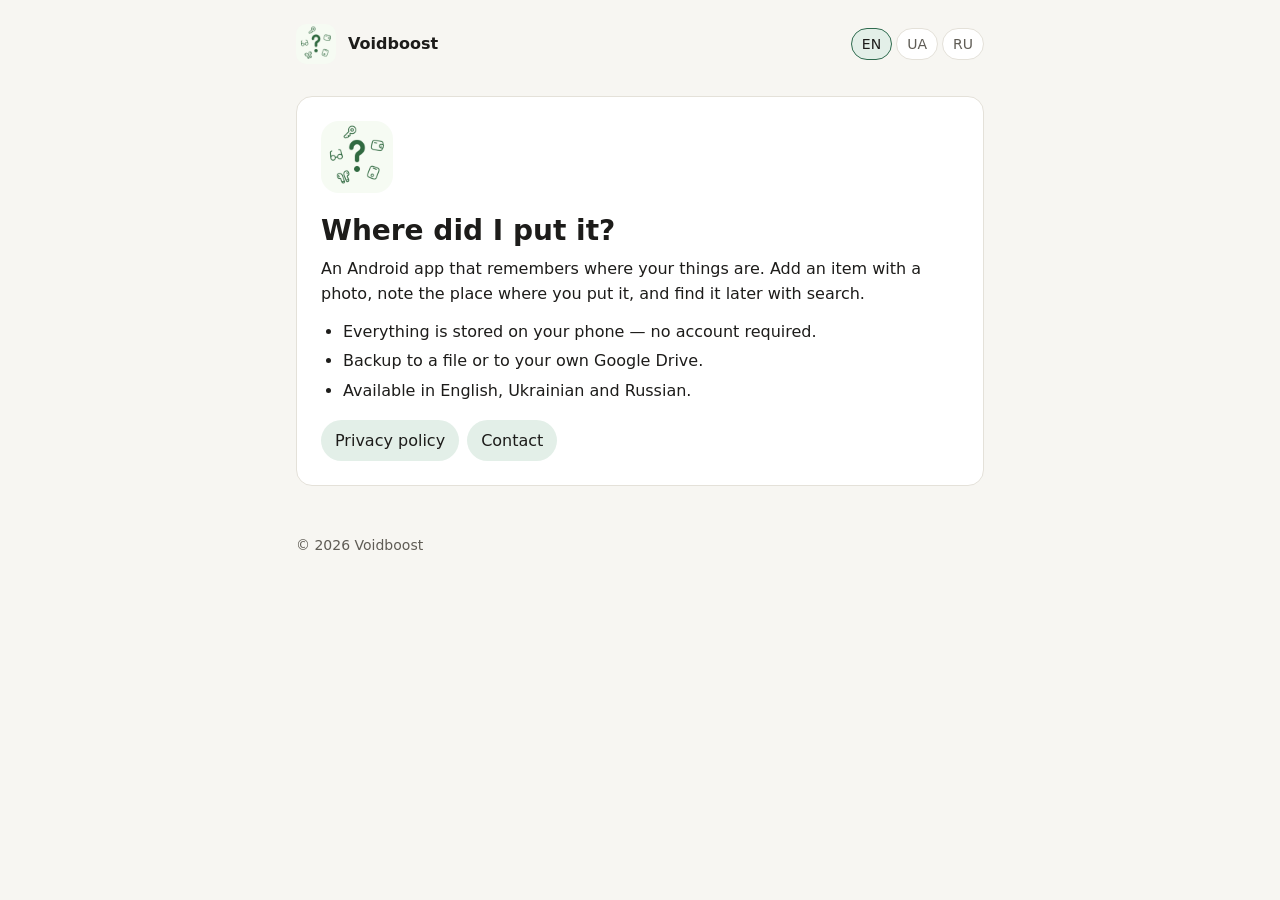
==== findit/index.html @ 682df7e4 "init" ====
<!doctype html>
<html lang="en">
<head>
  <meta charset="utf-8">
  <meta name="viewport" content="width=device-width, initial-scale=1">
  <title>Where did I put it?</title>
  <meta name="description" content="Android app that remembers where your things are.">
  <link rel="icon" href="icon.png">
  <link rel="stylesheet" href="style.css">
  <script src="lang.js"></script>
</head>
<body>
<div class="page">
  <header class="top">
    <a class="brand" href="./"><img src="icon.png" alt=""><span>Voidboost</span></a>
    <nav class="langs" aria-label="Language">
      <button type="button" value="en">EN</button>
      <button type="button" value="uk">UA</button>
      <button type="button" value="ru">RU</button>
    </nav>
  </header>

  <main>
    <section data-lang="en" lang="en">
      <div class="hero">
        <img src="icon.png" alt="App icon">
        <h1>Where did I put it?</h1>
        <p>An Android app that remembers where your things are. Add an item with a photo, note the place where you put it, and find it later with search.</p>
        <ul>
          <li>Everything is stored on your phone — no account required.</li>
          <li>Backup to a file or to your own Google Drive.</li>
          <li>Available in English, Ukrainian and Russian.</li>
        </ul>
        <div class="links">
          <a href="privacy/#en">Privacy policy</a>
          <a href="mailto:CONTACT_EMAIL">Contact</a>
        </div>
      </div>
    </section>

    <section data-lang="uk" lang="uk">
      <div class="hero">
        <img src="icon.png" alt="Іконка застосунку">
        <h1>Куди я це поклав?</h1>
        <p>Застосунок для Android, який пам'ятає, де лежать ваші речі. Додайте річ із фото, вкажіть, куди ви її поклали, і знайдіть потім через пошук.</p>
        <ul>
          <li>Усе зберігається на телефоні — обліковий запис не потрібен.</li>
          <li>Резервна копія у файл або на ваш Google Диск.</li>
          <li>Українська, англійська та російська мови.</li>
        </ul>
        <div class="links">
          <a href="privacy/#uk">Політика конфіденційності</a>
          <a href="mailto:CONTACT_EMAIL">Зв'язатися</a>
        </div>
      </div>
    </section>

    <section data-lang="ru" lang="ru">
      <div class="hero">
        <img src="icon.png" alt="Иконка приложения">
        <h1>Куда я это положил?</h1>
        <p>Приложение для Android, которое помнит, где лежат ваши вещи. Добавьте вещь с фото, укажите, куда вы её положили, и найдите потом через поиск.</p>
        <ul>
          <li>Всё хранится на телефоне — аккаунт не нужен.</li>
          <li>Резервная копия в файл или на ваш Google Диск.</li>
          <li>Русский, украинский и английский языки.</li>
        </ul>
        <div class="links">
          <a href="privacy/#ru">Политика конфиденциальности</a>
          <a href="mailto:CONTACT_EMAIL">Связаться</a>
        </div>
      </div>
    </section>
  </main>

  <footer>© 2026 Voidboost</footer>
</div>
</body>
</html>
---- findit/style.css ----
:root {
  --bg: #f7f6f2;
  --surface: #ffffff;
  --text: #1d1c1a;
  --muted: #5f5c55;
  --line: #e4e1d9;
  --accent: #2f6b4f;
  --accent-soft: #e3efe8;
}
@media (prefers-color-scheme: dark) {
  :root {
    --bg: #151614;
    --surface: #1e201d;
    --text: #ecebe6;
    --muted: #a6a39b;
    --line: #2f312d;
    --accent: #8fc9a8;
    --accent-soft: #233229;
  }
}

* { box-sizing: border-box; }

html { -webkit-text-size-adjust: 100%; }

body {
  margin: 0;
  background: var(--bg);
  color: var(--text);
  font: 16px/1.6 system-ui, -apple-system, "Segoe UI", Roboto, sans-serif;
}

.page {
  max-width: 720px;
  margin: 0 auto;
  padding: 24px 16px 64px;
}

header.top {
  display: flex;
  align-items: center;
  justify-content: space-between;
  gap: 12px;
  flex-wrap: wrap;
  margin-bottom: 32px;
}

.brand {
  display: flex;
  align-items: center;
  gap: 12px;
  color: inherit;
  text-decoration: none;
  font-weight: 600;
}
.brand img { width: 40px; height: 40px; border-radius: 10px; }

nav.langs { display: flex; gap: 4px; }
nav.langs button {
  font: inherit;
  font-size: 14px;
  padding: 4px 10px;
  border: 1px solid var(--line);
  border-radius: 999px;
  background: var(--surface);
  color: var(--muted);
  cursor: pointer;
}
nav.langs button[aria-pressed="true"] {
  background: var(--accent-soft);
  border-color: var(--accent);
  color: var(--text);
}
/* Without JS every language stays visible and the switcher is useless */
html:not(.js) nav.langs { display: none; }
html.js [data-lang]:not(.active) { display: none; }

[data-lang] + [data-lang] { margin-top: 48px; }

h1 { font-size: 28px; line-height: 1.25; margin: 0 0 8px; }
h2 { font-size: 19px; margin: 32px 0 8px; }
p, ul { margin: 0 0 12px; }
ul { padding-left: 22px; }
li { margin-bottom: 4px; }
a { color: var(--accent); }

.meta { color: var(--muted); font-size: 14px; margin-bottom: 24px; }

.hero {
  background: var(--surface);
  border: 1px solid var(--line);
  border-radius: 16px;
  padding: 24px;
  margin-bottom: 24px;
}
.hero img { width: 72px; height: 72px; border-radius: 18px; margin-bottom: 12px; }

.links { display: flex; flex-wrap: wrap; gap: 8px; margin-top: 16px; }
.links a {
  padding: 8px 14px;
  border-radius: 999px;
  background: var(--accent-soft);
  text-decoration: none;
  color: var(--text);
}

footer { margin-top: 48px; color: var(--muted); font-size: 14px; }

h1, h2, p, li { overflow-wrap: anywhere; }
code { overflow-wrap: anywhere; }
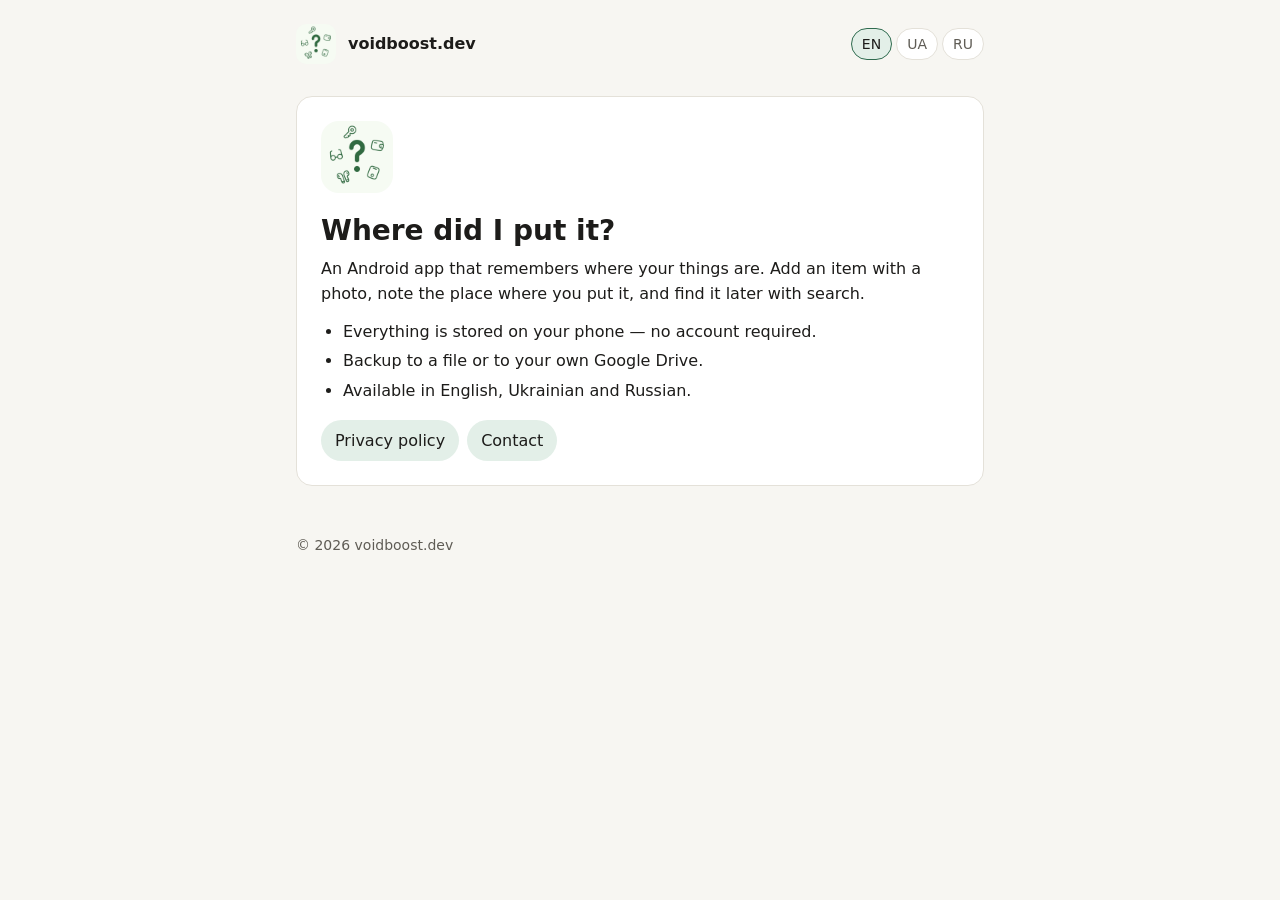
==== commit 2813212c: "Update branding from 'Voidboost' to 'voidboost.dev'" ====
--- a/findit/index.html
+++ b/findit/index.html
@@ -12,7 +12,7 @@
 <body>
 <div class="page">
   <header class="top">
-    <a class="brand" href="./"><img src="icon.png" alt=""><span>Voidboost</span></a>
+    <a class="brand" href="./"><img src="icon.png" alt=""><span>voidboost.dev</span></a>
     <nav class="langs" aria-label="Language">
       <button type="button" value="en">EN</button>
       <button type="button" value="uk">UA</button>
@@ -33,7 +33,7 @@
         </ul>
         <div class="links">
           <a href="privacy/#en">Privacy policy</a>
-          <a href="mailto:CONTACT_EMAIL">Contact</a>
+          <a href="mailto:voidboost.dev@gmail.com">Contact</a>
         </div>
       </div>
     </section>
@@ -50,7 +50,7 @@
         </ul>
         <div class="links">
           <a href="privacy/#uk">Політика конфіденційності</a>
-          <a href="mailto:CONTACT_EMAIL">Зв'язатися</a>
+          <a href="mailto:voidboost.dev@gmail.com">Зв'язатися</a>
         </div>
       </div>
     </section>
@@ -67,13 +67,13 @@
         </ul>
         <div class="links">
           <a href="privacy/#ru">Политика конфиденциальности</a>
-          <a href="mailto:CONTACT_EMAIL">Связаться</a>
+          <a href="mailto:voidboost.dev@gmail.com">Связаться</a>
         </div>
       </div>
     </section>
   </main>
 
-  <footer>© 2026 Voidboost</footer>
+  <footer>© 2026 voidboost.dev</footer>
 </div>
 </body>
 </html>
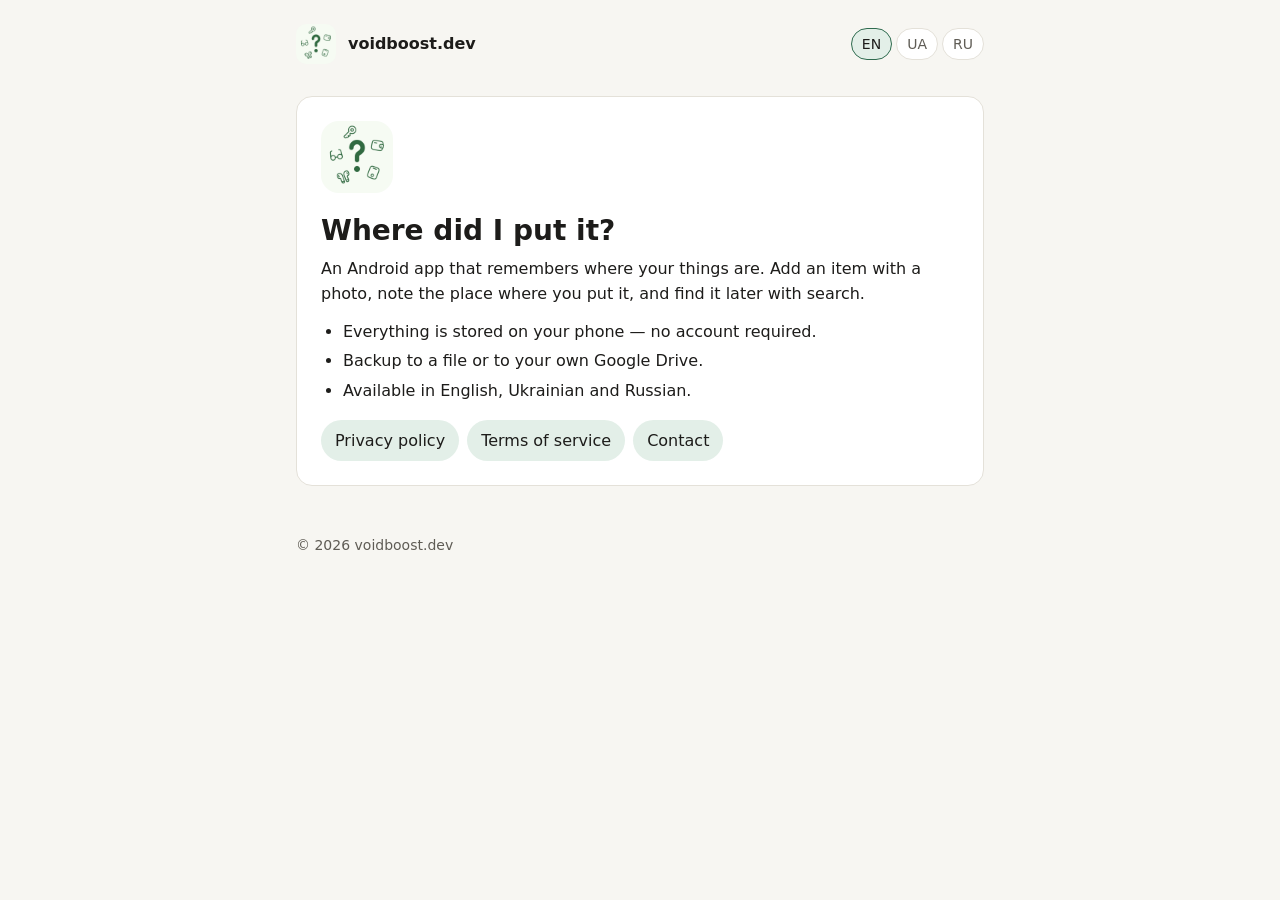
==== commit db6820be: "add terms" ====
--- a/findit/index.html
+++ b/findit/index.html
@@ -33,6 +33,7 @@
         </ul>
         <div class="links">
           <a href="privacy/#en">Privacy policy</a>
+          <a href="terms/#en">Terms of service</a>
           <a href="mailto:voidboost.dev@gmail.com">Contact</a>
         </div>
       </div>
@@ -50,6 +51,7 @@
         </ul>
         <div class="links">
           <a href="privacy/#uk">Політика конфіденційності</a>
+          <a href="terms/#uk">Умови використання</a>
           <a href="mailto:voidboost.dev@gmail.com">Зв'язатися</a>
         </div>
       </div>
@@ -67,6 +69,7 @@
         </ul>
         <div class="links">
           <a href="privacy/#ru">Политика конфиденциальности</a>
+          <a href="terms/#ru">Условия использования</a>
           <a href="mailto:voidboost.dev@gmail.com">Связаться</a>
         </div>
       </div>
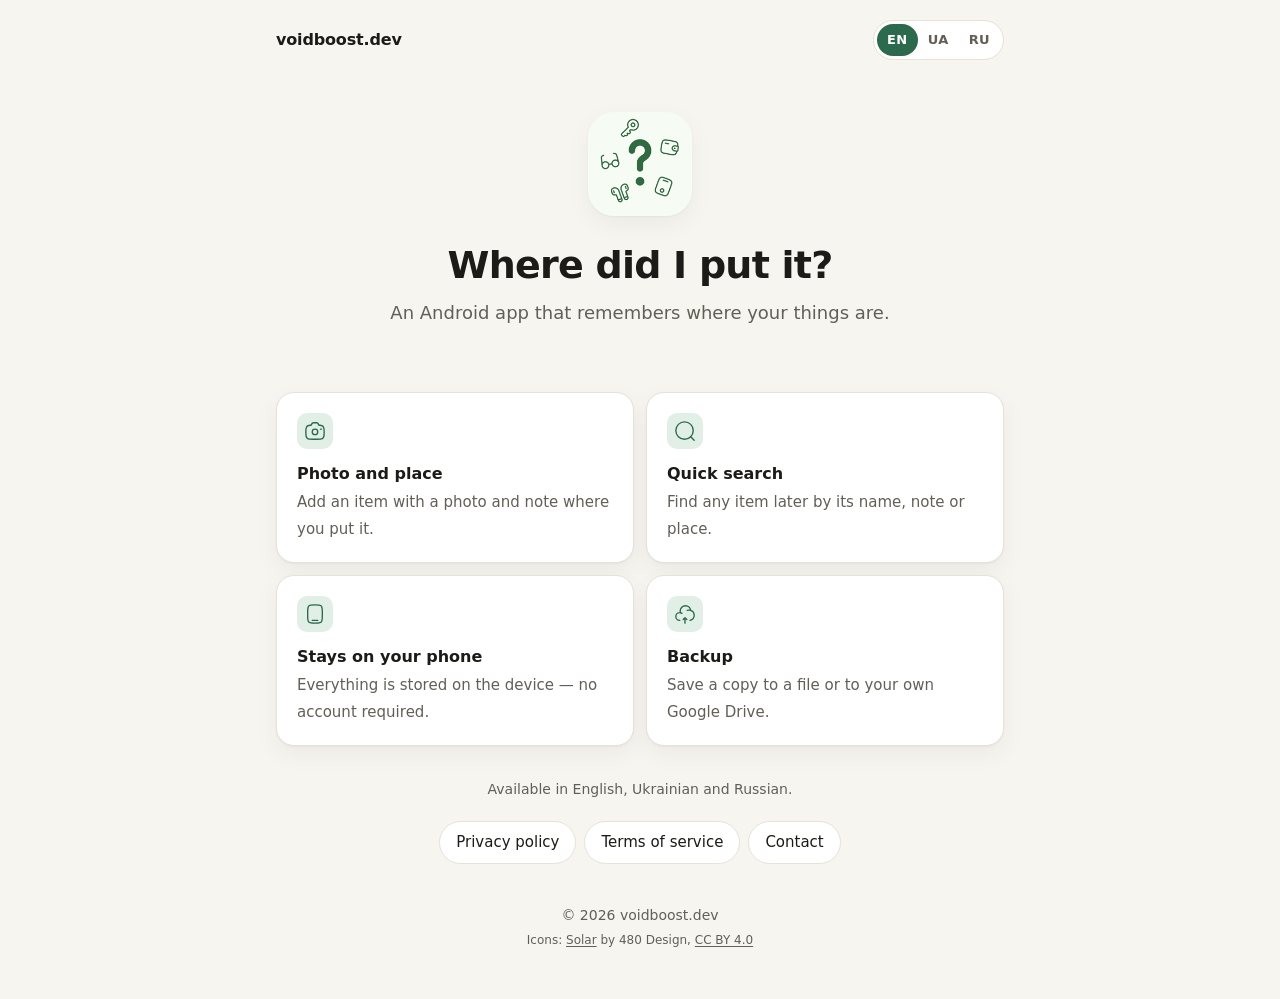
==== commit f6cbfddf: "Redesign findit site and fix language switching - New landing layout with feature cards (Solar icons" ====
--- a/findit/index.html
+++ b/findit/index.html
@@ -1,82 +1,150 @@
 <!doctype html>
 <html lang="en">
-<head>
-  <meta charset="utf-8">
-  <meta name="viewport" content="width=device-width, initial-scale=1">
-  <title>Where did I put it?</title>
-  <meta name="description" content="Android app that remembers where your things are.">
-  <link rel="icon" href="icon.png">
-  <link rel="stylesheet" href="style.css">
-  <script src="lang.js"></script>
-</head>
-<body>
-<div class="page">
-  <header class="top">
-    <a class="brand" href="./"><img src="icon.png" alt=""><span>voidboost.dev</span></a>
-    <nav class="langs" aria-label="Language">
-      <button type="button" value="en">EN</button>
-      <button type="button" value="uk">UA</button>
-      <button type="button" value="ru">RU</button>
-    </nav>
-  </header>
+    <head>
+        <meta charset="utf-8" />
+        <meta name="viewport" content="width=device-width, initial-scale=1" />
+        <title>Where did I put it?</title>
+        <meta
+            name="description"
+            content="Android app that remembers where your things are."
+        />
+        <meta name="theme-color" content="#f6f5f0" media="(prefers-color-scheme: light)" />
+        <meta name="theme-color" content="#131412" media="(prefers-color-scheme: dark)" />
+        <link rel="canonical" href="https://voidboost.dev/findit/" />
+        <link rel="icon" href="icon.png" />
+        <link rel="apple-touch-icon" href="icon.png" />
+        <link rel="stylesheet" href="style.css" />
+        <script src="lang.js"></script>
+    </head>
+    <body>
+        <div class="page">
+            <header class="top">
+                <a class="brand" href="./" data-keep-lang><span>voidboost.dev</span></a>
+                <nav class="langs" aria-label="Language">
+                    <button type="button" value="en">EN</button>
+                    <button type="button" value="uk">UA</button>
+                    <button type="button" value="ru">RU</button>
+                </nav>
+            </header>
 
-  <main>
-    <section data-lang="en" lang="en">
-      <div class="hero">
-        <img src="icon.png" alt="App icon">
-        <h1>Where did I put it?</h1>
-        <p>An Android app that remembers where your things are. Add an item with a photo, note the place where you put it, and find it later with search.</p>
-        <ul>
-          <li>Everything is stored on your phone — no account required.</li>
-          <li>Backup to a file or to your own Google Drive.</li>
-          <li>Available in English, Ukrainian and Russian.</li>
-        </ul>
-        <div class="links">
-          <a href="privacy/#en">Privacy policy</a>
-          <a href="terms/#en">Terms of service</a>
-          <a href="mailto:voidboost.dev@gmail.com">Contact</a>
+            <main>
+                <section data-lang="en" lang="en" data-title="Where did I put it?">
+                    <div class="hero">
+                        <img class="app-icon" src="icon.png" alt="App icon" width="104" height="104" />
+                        <h1>Where did I put it?</h1>
+                        <p class="lead">An Android app that remembers where your things are.</p>
+                    </div>
+                    <ul class="features">
+                        <li>
+                            <svg viewBox="0 0 24 24" aria-hidden="true"><g fill="none" stroke="currentColor" stroke-linecap="round" stroke-width="1.5"><circle cx="12" cy="13" r="3"/><path d="M9.77778 21H14.2222C17.3433 21 18.9038 21 20.0248 20.2646C20.51 19.9462 20.9267 19.5371 21.251 19.0607C22 17.9601 22 16.4279 22 13.3636C22 10.2994 22 8.76721 21.251 7.6666C20.9267 7.19014 20.51 6.78104 20.0248 6.46268C19.3044 5.99013 18.4027 5.82123 17.022 5.76086C16.3631 5.76086 15.7959 5.27068 15.6667 4.63636C15.4728 3.68489 14.6219 3 13.6337 3H10.3663C9.37805 3 8.52715 3.68489 8.33333 4.63636C8.20412 5.27068 7.63685 5.76086 6.978 5.76086C5.59733 5.82123 4.69555 5.99013 3.97524 6.46268C3.48995 6.78104 3.07328 7.19014 2.74902 7.6666C2 8.76721 2 10.2994 2 13.3636C2 16.4279 2 17.9601 2.74902 19.0607C3.07328 19.5371 3.48995 19.9462 3.97524 20.2646C5.09624 21 6.65675 21 9.77778 21Z"/><path d="M19 10H18"/></g></svg>
+                            <b>Photo and place</b>
+                            <span>Add an item with a photo and note where you put it.</span>
+                        </li>
+                        <li>
+                            <svg viewBox="0 0 24 24" aria-hidden="true"><g fill="none" stroke="currentColor" stroke-linecap="round" stroke-width="1.5"><circle cx="11.5" cy="11.5" r="9.5"/><path d="M18.2173 18.2178L21.9999 22.0004"/></g></svg>
+                            <b>Quick search</b>
+                            <span>Find any item later by its name, note or place.</span>
+                        </li>
+                        <li>
+                            <svg viewBox="0 0 24 24" aria-hidden="true"><g fill="none" stroke="currentColor" stroke-linecap="round" stroke-width="1.5"><path d="M4 10C4 6.22876 4 4.34315 5.17157 3.17157C6.34315 2 8.22876 2 12 2C15.7712 2 17.6569 2 18.8284 3.17157C20 4.34315 20 6.22876 20 10V14C20 17.7712 20 19.6569 18.8284 20.8284C17.6569 22 15.7712 22 12 22C8.22876 22 6.34315 22 5.17157 20.8284C4 19.6569 4 17.7712 4 14V10Z"/><path d="M15 19H9"/></g></svg>
+                            <b>Stays on your phone</b>
+                            <span>Everything is stored on the device — no account required.</span>
+                        </li>
+                        <li>
+                            <svg viewBox="0 0 24 24" aria-hidden="true"><g fill="none" stroke="currentColor" stroke-linecap="round" stroke-width="1.5"><path d="M8.66667 11.2426C8.20528 10.9374 7.68059 10.7184 7.11616 10.6089C6.8475 10.5567 6.56983 10.5294 6.28571 10.5294C3.91878 10.5294 2 12.4256 2 14.7647C2 17.1038 3.91878 19 6.28571 19M14.381 8.02721C14.9767 7.81911 15.6178 7.70588 16.2857 7.70588C16.9404 7.70588 17.5693 7.81468 18.1551 8.01498M7.11616 10.6089C6.88706 9.9978 6.7619 9.33687 6.7619 8.64706C6.7619 5.52827 9.32028 3 12.4762 3C15.4159 3 17.8371 5.19371 18.1551 8.01498M18.1551 8.01498C20.393 8.78024 22 10.8811 22 13.3529C22 16.0599 20.0726 18.3221 17.5 18.8722"/><path stroke-linejoin="round" d="M12 16V22M10 18L12 16L14 18"/></g></svg>
+                            <b>Backup</b>
+                            <span>Save a copy to a file or to your own Google Drive.</span>
+                        </li>
+                    </ul>
+                    <p class="footnote">Available in English, Ukrainian and Russian.</p>
+                    <div class="links">
+                        <a href="privacy/#en" data-keep-lang>Privacy policy</a>
+                        <a href="terms/#en" data-keep-lang>Terms of service</a>
+                        <a href="mailto:voidboost.dev@gmail.com">Contact</a>
+                    </div>
+                </section>
+                <section data-lang="uk" lang="uk" data-title="Куди я це поклав?">
+                    <div class="hero">
+                        <img class="app-icon" src="icon.png" alt="Іконка застосунку" width="104" height="104" />
+                        <h1>Куди я це поклав?</h1>
+                        <p class="lead">Застосунок для Android, який пам'ятає, де лежать ваші речі.</p>
+                    </div>
+                    <ul class="features">
+                        <li>
+                            <svg viewBox="0 0 24 24" aria-hidden="true"><g fill="none" stroke="currentColor" stroke-linecap="round" stroke-width="1.5"><circle cx="12" cy="13" r="3"/><path d="M9.77778 21H14.2222C17.3433 21 18.9038 21 20.0248 20.2646C20.51 19.9462 20.9267 19.5371 21.251 19.0607C22 17.9601 22 16.4279 22 13.3636C22 10.2994 22 8.76721 21.251 7.6666C20.9267 7.19014 20.51 6.78104 20.0248 6.46268C19.3044 5.99013 18.4027 5.82123 17.022 5.76086C16.3631 5.76086 15.7959 5.27068 15.6667 4.63636C15.4728 3.68489 14.6219 3 13.6337 3H10.3663C9.37805 3 8.52715 3.68489 8.33333 4.63636C8.20412 5.27068 7.63685 5.76086 6.978 5.76086C5.59733 5.82123 4.69555 5.99013 3.97524 6.46268C3.48995 6.78104 3.07328 7.19014 2.74902 7.6666C2 8.76721 2 10.2994 2 13.3636C2 16.4279 2 17.9601 2.74902 19.0607C3.07328 19.5371 3.48995 19.9462 3.97524 20.2646C5.09624 21 6.65675 21 9.77778 21Z"/><path d="M19 10H18"/></g></svg>
+                            <b>Фото і місце</b>
+                            <span>Додайте річ із фото та вкажіть, куди ви її поклали.</span>
+                        </li>
+                        <li>
+                            <svg viewBox="0 0 24 24" aria-hidden="true"><g fill="none" stroke="currentColor" stroke-linecap="round" stroke-width="1.5"><circle cx="11.5" cy="11.5" r="9.5"/><path d="M18.2173 18.2178L21.9999 22.0004"/></g></svg>
+                            <b>Швидкий пошук</b>
+                            <span>Знайдіть будь-яку річ за назвою, нотаткою чи місцем.</span>
+                        </li>
+                        <li>
+                            <svg viewBox="0 0 24 24" aria-hidden="true"><g fill="none" stroke="currentColor" stroke-linecap="round" stroke-width="1.5"><path d="M4 10C4 6.22876 4 4.34315 5.17157 3.17157C6.34315 2 8.22876 2 12 2C15.7712 2 17.6569 2 18.8284 3.17157C20 4.34315 20 6.22876 20 10V14C20 17.7712 20 19.6569 18.8284 20.8284C17.6569 22 15.7712 22 12 22C8.22876 22 6.34315 22 5.17157 20.8284C4 19.6569 4 17.7712 4 14V10Z"/><path d="M15 19H9"/></g></svg>
+                            <b>Усе на телефоні</b>
+                            <span>Дані зберігаються на пристрої — обліковий запис не потрібен.</span>
+                        </li>
+                        <li>
+                            <svg viewBox="0 0 24 24" aria-hidden="true"><g fill="none" stroke="currentColor" stroke-linecap="round" stroke-width="1.5"><path d="M8.66667 11.2426C8.20528 10.9374 7.68059 10.7184 7.11616 10.6089C6.8475 10.5567 6.56983 10.5294 6.28571 10.5294C3.91878 10.5294 2 12.4256 2 14.7647C2 17.1038 3.91878 19 6.28571 19M14.381 8.02721C14.9767 7.81911 15.6178 7.70588 16.2857 7.70588C16.9404 7.70588 17.5693 7.81468 18.1551 8.01498M7.11616 10.6089C6.88706 9.9978 6.7619 9.33687 6.7619 8.64706C6.7619 5.52827 9.32028 3 12.4762 3C15.4159 3 17.8371 5.19371 18.1551 8.01498M18.1551 8.01498C20.393 8.78024 22 10.8811 22 13.3529C22 16.0599 20.0726 18.3221 17.5 18.8722"/><path stroke-linejoin="round" d="M12 16V22M10 18L12 16L14 18"/></g></svg>
+                            <b>Резервна копія</b>
+                            <span>Збережіть копію у файл або на ваш Google Диск.</span>
+                        </li>
+                    </ul>
+                    <p class="footnote">Українська, англійська та російська мови.</p>
+                    <div class="links">
+                        <a href="privacy/#uk" data-keep-lang>Політика конфіденційності</a>
+                        <a href="terms/#uk" data-keep-lang>Умови використання</a>
+                        <a href="mailto:voidboost.dev@gmail.com">Зв'язатися</a>
+                    </div>
+                </section>
+                <section data-lang="ru" lang="ru" data-title="Куда я это положил?">
+                    <div class="hero">
+                        <img class="app-icon" src="icon.png" alt="Иконка приложения" width="104" height="104" />
+                        <h1>Куда я это положил?</h1>
+                        <p class="lead">Приложение для Android, которое помнит, где лежат ваши вещи.</p>
+                    </div>
+                    <ul class="features">
+                        <li>
+                            <svg viewBox="0 0 24 24" aria-hidden="true"><g fill="none" stroke="currentColor" stroke-linecap="round" stroke-width="1.5"><circle cx="12" cy="13" r="3"/><path d="M9.77778 21H14.2222C17.3433 21 18.9038 21 20.0248 20.2646C20.51 19.9462 20.9267 19.5371 21.251 19.0607C22 17.9601 22 16.4279 22 13.3636C22 10.2994 22 8.76721 21.251 7.6666C20.9267 7.19014 20.51 6.78104 20.0248 6.46268C19.3044 5.99013 18.4027 5.82123 17.022 5.76086C16.3631 5.76086 15.7959 5.27068 15.6667 4.63636C15.4728 3.68489 14.6219 3 13.6337 3H10.3663C9.37805 3 8.52715 3.68489 8.33333 4.63636C8.20412 5.27068 7.63685 5.76086 6.978 5.76086C5.59733 5.82123 4.69555 5.99013 3.97524 6.46268C3.48995 6.78104 3.07328 7.19014 2.74902 7.6666C2 8.76721 2 10.2994 2 13.3636C2 16.4279 2 17.9601 2.74902 19.0607C3.07328 19.5371 3.48995 19.9462 3.97524 20.2646C5.09624 21 6.65675 21 9.77778 21Z"/><path d="M19 10H18"/></g></svg>
+                            <b>Фото и место</b>
+                            <span>Добавьте вещь с фото и укажите, куда вы её положили.</span>
+                        </li>
+                        <li>
+                            <svg viewBox="0 0 24 24" aria-hidden="true"><g fill="none" stroke="currentColor" stroke-linecap="round" stroke-width="1.5"><circle cx="11.5" cy="11.5" r="9.5"/><path d="M18.2173 18.2178L21.9999 22.0004"/></g></svg>
+                            <b>Быстрый поиск</b>
+                            <span>Найдите любую вещь по названию, заметке или месту.</span>
+                        </li>
+                        <li>
+                            <svg viewBox="0 0 24 24" aria-hidden="true"><g fill="none" stroke="currentColor" stroke-linecap="round" stroke-width="1.5"><path d="M4 10C4 6.22876 4 4.34315 5.17157 3.17157C6.34315 2 8.22876 2 12 2C15.7712 2 17.6569 2 18.8284 3.17157C20 4.34315 20 6.22876 20 10V14C20 17.7712 20 19.6569 18.8284 20.8284C17.6569 22 15.7712 22 12 22C8.22876 22 6.34315 22 5.17157 20.8284C4 19.6569 4 17.7712 4 14V10Z"/><path d="M15 19H9"/></g></svg>
+                            <b>Всё на телефоне</b>
+                            <span>Данные хранятся на устройстве — аккаунт не нужен.</span>
+                        </li>
+                        <li>
+                            <svg viewBox="0 0 24 24" aria-hidden="true"><g fill="none" stroke="currentColor" stroke-linecap="round" stroke-width="1.5"><path d="M8.66667 11.2426C8.20528 10.9374 7.68059 10.7184 7.11616 10.6089C6.8475 10.5567 6.56983 10.5294 6.28571 10.5294C3.91878 10.5294 2 12.4256 2 14.7647C2 17.1038 3.91878 19 6.28571 19M14.381 8.02721C14.9767 7.81911 15.6178 7.70588 16.2857 7.70588C16.9404 7.70588 17.5693 7.81468 18.1551 8.01498M7.11616 10.6089C6.88706 9.9978 6.7619 9.33687 6.7619 8.64706C6.7619 5.52827 9.32028 3 12.4762 3C15.4159 3 17.8371 5.19371 18.1551 8.01498M18.1551 8.01498C20.393 8.78024 22 10.8811 22 13.3529C22 16.0599 20.0726 18.3221 17.5 18.8722"/><path stroke-linejoin="round" d="M12 16V22M10 18L12 16L14 18"/></g></svg>
+                            <b>Резервная копия</b>
+                            <span>Сохраните копию в файл или на ваш Google Диск.</span>
+                        </li>
+                    </ul>
+                    <p class="footnote">Русский, украинский и английский языки.</p>
+                    <div class="links">
+                        <a href="privacy/#ru" data-keep-lang>Политика конфиденциальности</a>
+                        <a href="terms/#ru" data-keep-lang>Условия использования</a>
+                        <a href="mailto:voidboost.dev@gmail.com">Связаться</a>
+                    </div>
+                </section>
+            </main>
+
+            <footer>
+                © 2026 voidboost.dev
+                <small
+                    >Icons:
+                    <a href="https://solar-icons.dev/">Solar</a> by 480 Design,
+                    <a href="https://creativecommons.org/licenses/by/4.0/"
+                        >CC BY 4.0</a
+                    ></small
+                >
+            </footer>
         </div>
-      </div>
-    </section>
-
-    <section data-lang="uk" lang="uk">
-      <div class="hero">
-        <img src="icon.png" alt="Іконка застосунку">
-        <h1>Куди я це поклав?</h1>
-        <p>Застосунок для Android, який пам'ятає, де лежать ваші речі. Додайте річ із фото, вкажіть, куди ви її поклали, і знайдіть потім через пошук.</p>
-        <ul>
-          <li>Усе зберігається на телефоні — обліковий запис не потрібен.</li>
-          <li>Резервна копія у файл або на ваш Google Диск.</li>
-          <li>Українська, англійська та російська мови.</li>
-        </ul>
-        <div class="links">
-          <a href="privacy/#uk">Політика конфіденційності</a>
-          <a href="terms/#uk">Умови використання</a>
-          <a href="mailto:voidboost.dev@gmail.com">Зв'язатися</a>
-        </div>
-      </div>
-    </section>
-
-    <section data-lang="ru" lang="ru">
-      <div class="hero">
-        <img src="icon.png" alt="Иконка приложения">
-        <h1>Куда я это положил?</h1>
-        <p>Приложение для Android, которое помнит, где лежат ваши вещи. Добавьте вещь с фото, укажите, куда вы её положили, и найдите потом через поиск.</p>
-        <ul>
-          <li>Всё хранится на телефоне — аккаунт не нужен.</li>
-          <li>Резервная копия в файл или на ваш Google Диск.</li>
-          <li>Русский, украинский и английский языки.</li>
-        </ul>
-        <div class="links">
-          <a href="privacy/#ru">Политика конфиденциальности</a>
-          <a href="terms/#ru">Условия использования</a>
-          <a href="mailto:voidboost.dev@gmail.com">Связаться</a>
-        </div>
-      </div>
-    </section>
-  </main>
-
-  <footer>© 2026 voidboost.dev</footer>
-</div>
-</body>
+    </body>
 </html>
--- a/findit/style.css
+++ b/findit/style.css
@@ -1,110 +1,321 @@
 :root {
-  --bg: #f7f6f2;
-  --surface: #ffffff;
-  --text: #1d1c1a;
-  --muted: #5f5c55;
-  --line: #e4e1d9;
-  --accent: #2f6b4f;
-  --accent-soft: #e3efe8;
+    color-scheme: light dark;
+    --bg: #f6f5f0;
+    --surface: #ffffff;
+    --text: #1c1b18;
+    --muted: #625f57;
+    --line: #e5e2d9;
+    --accent: #2b6a4c;
+    --accent-strong: #1f5139;
+    --accent-soft: #e2efe7;
+    --on-accent: #ffffff;
+    --shadow: 0 1px 2px rgb(0 0 0 / 4%), 0 8px 24px rgb(0 0 0 / 5%);
+    --radius: 18px;
 }
 @media (prefers-color-scheme: dark) {
-  :root {
-    --bg: #151614;
-    --surface: #1e201d;
-    --text: #ecebe6;
-    --muted: #a6a39b;
-    --line: #2f312d;
-    --accent: #8fc9a8;
-    --accent-soft: #233229;
-  }
-}
-
-* { box-sizing: border-box; }
-
-html { -webkit-text-size-adjust: 100%; }
+    :root {
+        --bg: #131412;
+        --surface: #1c1e1b;
+        --text: #ecebe5;
+        --muted: #a5a299;
+        --line: #2d302b;
+        --accent: #8fcaa8;
+        --accent-strong: #aad9bd;
+        --accent-soft: #22312a;
+        --on-accent: #10231a;
+        --shadow: 0 1px 2px rgb(0 0 0 / 30%), 0 8px 24px rgb(0 0 0 / 25%);
+    }
+}
+
+* {
+    box-sizing: border-box;
+}
+
+html {
+    -webkit-text-size-adjust: 100%;
+}
 
 body {
-  margin: 0;
-  background: var(--bg);
-  color: var(--text);
-  font: 16px/1.6 system-ui, -apple-system, "Segoe UI", Roboto, sans-serif;
+    margin: 0;
+    background: var(--bg);
+    color: var(--text);
+    font:
+        16px/1.65 system-ui,
+        -apple-system,
+        'Segoe UI',
+        Roboto,
+        sans-serif;
+    -webkit-font-smoothing: antialiased;
 }
 
 .page {
-  max-width: 720px;
-  margin: 0 auto;
-  padding: 24px 16px 64px;
-}
+    max-width: 760px;
+    margin: 0 auto;
+    padding: 20px 16px 48px;
+}
+
+/* ---------- Header ---------- */
 
 header.top {
-  display: flex;
-  align-items: center;
-  justify-content: space-between;
-  gap: 12px;
-  flex-wrap: wrap;
-  margin-bottom: 32px;
+    display: flex;
+    align-items: center;
+    justify-content: space-between;
+    gap: 12px;
+    flex-wrap: wrap;
+    margin-bottom: 28px;
 }
 
 .brand {
-  display: flex;
-  align-items: center;
-  gap: 12px;
-  color: inherit;
-  text-decoration: none;
-  font-weight: 600;
-}
-.brand img { width: 40px; height: 40px; border-radius: 10px; }
-
-nav.langs { display: flex; gap: 4px; }
+    display: flex;
+    align-items: center;
+    gap: 10px;
+    min-height: 40px;
+    color: inherit;
+    text-decoration: none;
+    font-weight: 650;
+    letter-spacing: -0.01em;
+}
+.brand img {
+    width: 36px;
+    height: 36px;
+    border-radius: 10px;
+}
+
+nav.langs {
+    display: flex;
+    padding: 3px;
+    border: 1px solid var(--line);
+    border-radius: 999px;
+    background: var(--surface);
+}
 nav.langs button {
-  font: inherit;
-  font-size: 14px;
-  padding: 4px 10px;
-  border: 1px solid var(--line);
-  border-radius: 999px;
-  background: var(--surface);
-  color: var(--muted);
-  cursor: pointer;
-}
-nav.langs button[aria-pressed="true"] {
-  background: var(--accent-soft);
-  border-color: var(--accent);
-  color: var(--text);
-}
+    font: inherit;
+    font-size: 13px;
+    font-weight: 600;
+    letter-spacing: 0.03em;
+    min-width: 40px;
+    padding: 5px 10px;
+    border: 0;
+    border-radius: 999px;
+    background: transparent;
+    color: var(--muted);
+    cursor: pointer;
+    transition:
+        background 0.15s,
+        color 0.15s;
+}
+nav.langs button:hover {
+    color: var(--text);
+}
+nav.langs button[aria-pressed='true'] {
+    background: var(--accent);
+    color: var(--on-accent);
+}
+
 /* Without JS every language stays visible and the switcher is useless */
-html:not(.js) nav.langs { display: none; }
-html.js [data-lang]:not(.active) { display: none; }
-
-[data-lang] + [data-lang] { margin-top: 48px; }
-
-h1 { font-size: 28px; line-height: 1.25; margin: 0 0 8px; }
-h2 { font-size: 19px; margin: 32px 0 8px; }
-p, ul { margin: 0 0 12px; }
-ul { padding-left: 22px; }
-li { margin-bottom: 4px; }
-a { color: var(--accent); }
-
-.meta { color: var(--muted); font-size: 14px; margin-bottom: 24px; }
+html:not(.js) nav.langs {
+    display: none;
+}
+html.js [data-lang]:not(.active) {
+    display: none;
+}
+html:not(.js) [data-lang] + [data-lang] {
+    margin-top: 48px;
+}
+
+/* ---------- Typography ---------- */
+
+h1 {
+    font-size: clamp(28px, 6vw, 38px);
+    line-height: 1.15;
+    letter-spacing: -0.02em;
+    margin: 0 0 10px;
+}
+h2 {
+    font-size: 19px;
+    line-height: 1.3;
+    letter-spacing: -0.01em;
+    margin: 36px 0 10px;
+}
+p,
+ul {
+    margin: 0 0 14px;
+}
+ul {
+    padding-left: 22px;
+}
+li {
+    margin-bottom: 6px;
+}
+li::marker {
+    color: var(--accent);
+}
+a {
+    color: var(--accent);
+    text-underline-offset: 2px;
+}
+a:hover {
+    color: var(--accent-strong);
+}
+:focus-visible {
+    outline: 2px solid var(--accent);
+    outline-offset: 2px;
+    border-radius: 6px;
+}
+code {
+    font-size: 0.9em;
+    padding: 1px 6px;
+    border-radius: 6px;
+    background: var(--accent-soft);
+}
+
+h1,
+h2,
+p,
+li,
+code {
+    overflow-wrap: break-word;
+}
+
+.meta {
+    display: inline-block;
+    color: var(--muted);
+    font-size: 14px;
+    margin-bottom: 24px;
+}
+
+/* ---------- Landing ---------- */
 
 .hero {
-  background: var(--surface);
-  border: 1px solid var(--line);
-  border-radius: 16px;
-  padding: 24px;
-  margin-bottom: 24px;
-}
-.hero img { width: 72px; height: 72px; border-radius: 18px; margin-bottom: 12px; }
-
-.links { display: flex; flex-wrap: wrap; gap: 8px; margin-top: 16px; }
+    text-align: center;
+    padding: 24px 0 8px;
+}
+.hero .app-icon {
+    width: 104px;
+    height: 104px;
+    border-radius: 26px;
+    margin-bottom: 20px;
+    box-shadow: var(--shadow);
+}
+.hero .lead {
+    max-width: 34em;
+    margin: 0 auto 24px;
+    color: var(--muted);
+    font-size: 18px;
+}
+
+.features {
+    list-style: none;
+    padding: 0;
+    margin: 32px 0;
+    display: grid;
+    grid-template-columns: repeat(2, minmax(0, 1fr));
+    gap: 12px;
+}
+.features li {
+    margin: 0;
+    padding: 20px;
+    background: var(--surface);
+    border: 1px solid var(--line);
+    border-radius: var(--radius);
+    box-shadow: var(--shadow);
+}
+.features svg {
+    display: block;
+    width: 36px;
+    height: 36px;
+    padding: 7px;
+    margin-bottom: 12px;
+    border-radius: 10px;
+    background: var(--accent-soft);
+    color: var(--accent);
+}
+.features b {
+    display: block;
+    margin-bottom: 2px;
+}
+.features span {
+    color: var(--muted);
+    font-size: 15px;
+}
+
+/* ---------- Link pills ---------- */
+
+.links {
+    display: flex;
+    flex-wrap: wrap;
+    justify-content: center;
+    gap: 8px;
+}
 .links a {
-  padding: 8px 14px;
-  border-radius: 999px;
-  background: var(--accent-soft);
-  text-decoration: none;
-  color: var(--text);
-}
-
-footer { margin-top: 48px; color: var(--muted); font-size: 14px; }
-
-h1, h2, p, li { overflow-wrap: anywhere; }
-code { overflow-wrap: anywhere; }
+    display: inline-flex;
+    align-items: center;
+    min-height: 40px;
+    padding: 8px 16px;
+    border: 1px solid var(--line);
+    border-radius: 999px;
+    background: var(--surface);
+    color: var(--text);
+    text-decoration: none;
+    font-size: 15px;
+    transition:
+        border-color 0.15s,
+        background 0.15s;
+}
+.links a:hover {
+    border-color: var(--accent);
+    background: var(--accent-soft);
+}
+
+/* ---------- Documents ---------- */
+
+.doc {
+    background: var(--surface);
+    border: 1px solid var(--line);
+    border-radius: var(--radius);
+    box-shadow: var(--shadow);
+    padding: 32px 28px 20px;
+}
+.doc h2 {
+    padding-top: 20px;
+    border-top: 1px solid var(--line);
+}
+.doc .links {
+    justify-content: flex-start;
+    margin-top: 32px;
+    padding-top: 24px;
+    border-top: 1px solid var(--line);
+}
+.doc .links a {
+    background: var(--bg);
+}
+@media (max-width: 520px) {
+    .features {
+        grid-template-columns: 1fr;
+    }
+    .doc {
+        padding: 24px 18px 16px;
+        border-radius: 14px;
+    }
+}
+
+footer {
+    margin-top: 40px;
+    color: var(--muted);
+    font-size: 14px;
+    text-align: center;
+}
+.footnote {
+    text-align: center;
+    color: var(--muted);
+    font-size: 14px;
+    margin-bottom: 20px;
+}
+footer small {
+    display: block;
+    margin-top: 4px;
+    font-size: 12px;
+}
+footer a {
+    color: inherit;
+}
